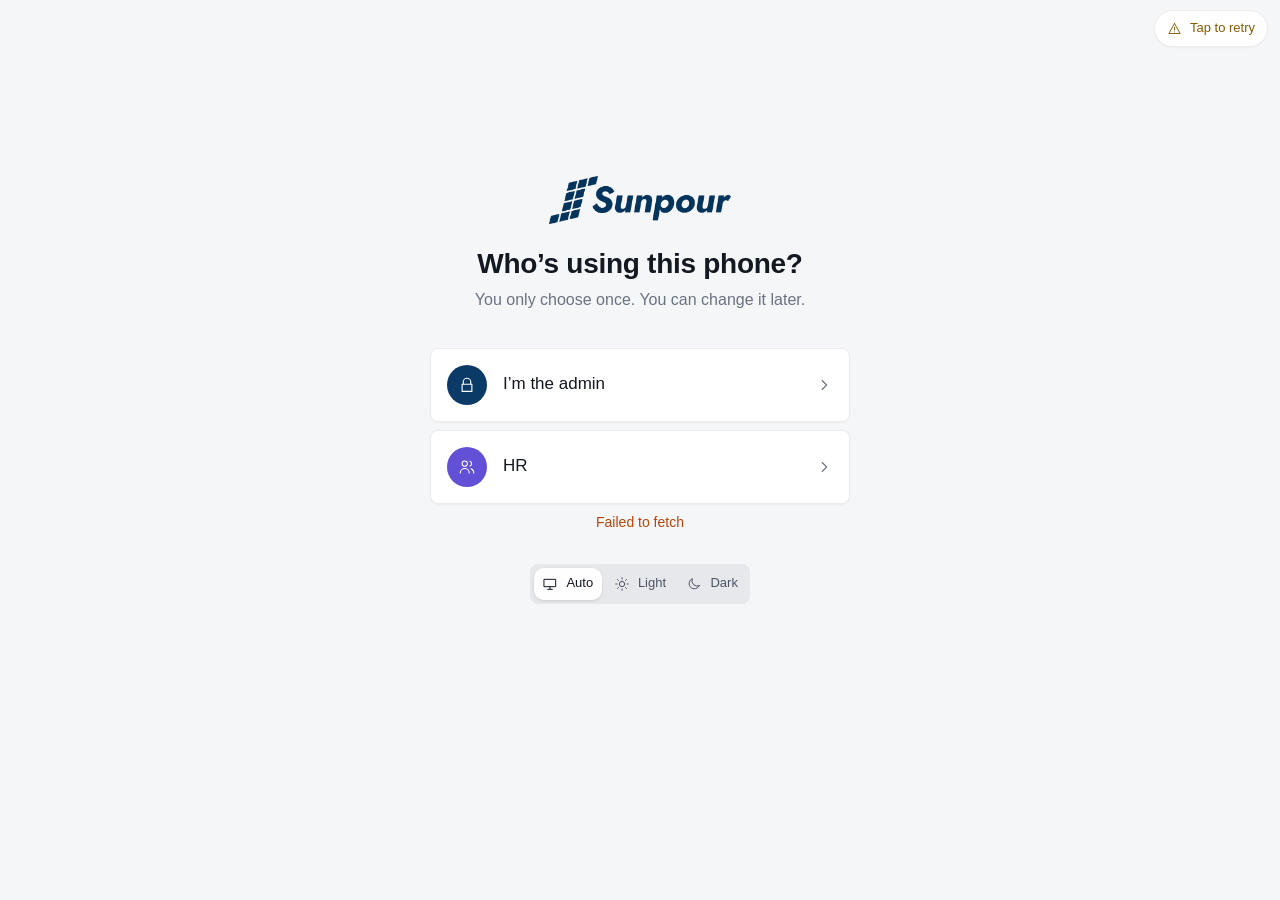
==== index.html @ 50016469 "Sunpour Expenses app v1.4.1 Co-Authored-By: Claude Opus 5.5 <noreply@anthropic.com>" ====
<!doctype html>
<html lang="en">
<head>
  <meta charset="utf-8">
  <meta name="viewport" content="width=device-width, initial-scale=1, viewport-fit=cover">
  <title>Sunpour Expenses</title>
  <meta name="description" content="Office expense and cash advance tracker for Sunpour staff">
  <meta name="robots" content="noindex, nofollow">
  <meta name="theme-color" content="#f5f6f8" media="(prefers-color-scheme: light)">
  <meta name="theme-color" content="#141415" media="(prefers-color-scheme: dark)">
  <meta name="apple-mobile-web-app-capable" content="yes">
  <meta name="mobile-web-app-capable" content="yes">
  <meta name="apple-mobile-web-app-status-bar-style" content="default">
  <meta name="apple-mobile-web-app-title" content="Expenses">
  <link rel="manifest" href="manifest.webmanifest">
  <link rel="icon" type="image/png" sizes="192x192" href="icons/icon-192.png">
  <link rel="apple-touch-icon" href="icons/apple-touch-icon.png">
  <link rel="stylesheet" href="styles.css">
</head>
<body>
  <div class="bg" aria-hidden="true"><i class="b1"></i><i class="b2"></i><i class="b3"></i></div>
  <main id="app"></main>
  <nav id="nav" hidden></nav>
  <button id="sync" hidden></button>
  <div id="sheet" hidden></div>
  <div id="toasts" aria-live="polite"></div>
  <script src="config.js"></script>
  <script src="mock.js"></script>
  <script src="charts.js"></script>
  <script src="payroll.js"></script>
  <script src="app.js"></script>
</body>
</html>
---- styles.css ----
/* Sunpour Expenses — a cash book, attendance register and salary sheet.
   Quiet graphite surfaces; colour only where it means something
   (the cash card, charts, the attendance grid, category tiles). */
:root {
  color-scheme: light;
  --bg: #f5f6f8;
  --card: #ffffff;
  --raised: #eff1f4;
  --glass: rgba(255, 255, 255, 0.82);       /* only for things that float: nav bar, sheets, tooltips */
  --glass-strong: rgba(255, 255, 255, 0.92);
  --solid: #ffffff;
  --glass-line: rgba(17, 24, 39, 0.08);
  --hair: rgba(17, 24, 39, 0.08);
  --text: #141821;
  --text-2: #4b5363;
  --muted: #6b7280;
  --accent: #0b3a66;                          /* Sunpour navy, from the logo */
  --accent-ink: #ffffff;
  --accent-soft: rgba(11, 58, 102, 0.08);
  --accent-text: #0b3a66;
  --brand: #0b3a66;
  --brand-2: #072a4c;
  --on-brand: #ffffff;
  --on-brand-2: rgba(255, 255, 255, 0.72);
  --on-brand-pos: #9be3bd;
  --on-brand-neg: #ffc29e;
  --pos: #15803d;
  --neg: #b4460c;
  --warn-bg: rgba(237, 161, 0, 0.14);
  --warn-ink: #8a5a00;
  --track: rgba(17, 24, 39, 0.06);
  --shadow: 0 1px 2px rgba(0, 0, 0, 0.04);
  --shadow-lg: 0 8px 24px rgba(0, 0, 0, 0.10);
  --s1: #2a78d6; --s2: #eb6834; --s3: #1baf7a; --s4: #eda100; --s5: #e87ba4; --s6: #008300; --s7: #6250d6; --s-other: #a3a39c;
  --r: 16px;
  --r-sm: 10px;
  --ease: cubic-bezier(0.22, 1, 0.36, 1);
  --font: -apple-system, BlinkMacSystemFont, "SF Pro Text", "Segoe UI", Roboto, "Helvetica Neue", Arial, sans-serif;
  --safe-b: env(safe-area-inset-bottom, 0px);
}
@media (prefers-color-scheme: dark) {
  :root:not([data-theme="light"]) {
    color-scheme: dark;
    --bg: #141415;
    --card: #1b1b1d;
    --raised: #242427;
    --glass: rgba(30, 30, 32, 0.84);
    --glass-strong: rgba(34, 34, 37, 0.94);
    --solid: #1b1b1d;
    --glass-line: rgba(255, 255, 255, 0.08);
    --hair: rgba(255, 255, 255, 0.08);
    --text: #ededed;
    --text-2: #a8a8ae;
    --muted: #8a8a90;
    --accent: #ededed;                        /* dark: off-white primary button, navy-blue for selection text */
    --accent-ink: #141415;
    --accent-soft: rgba(110, 160, 220, 0.14);
    --accent-text: #8fb7e6;
    --brand: #123f6c;
    --brand-2: #0b2c4d;
    --pos: #4cc38a;
    --neg: #f0905c;
    --warn-bg: rgba(201, 133, 0, 0.18);
    --warn-ink: #f2c45c;
    --track: rgba(255, 255, 255, 0.07);
    --shadow: none;
    --shadow-lg: 0 12px 32px rgba(0, 0, 0, 0.45);
    --s1: #3987e5; --s2: #d95926; --s3: #199e70; --s4: #c98500; --s5: #d55181; --s6: #0ca30c; --s7: #9085e9; --s-other: #6b6b66;
  }
}
/* manual choice from the theme switch */
:root[data-theme="dark"] {
    color-scheme: dark;
    --bg: #141415;
    --card: #1b1b1d;
    --raised: #242427;
    --glass: rgba(30, 30, 32, 0.84);
    --glass-strong: rgba(34, 34, 37, 0.94);
    --solid: #1b1b1d;
    --glass-line: rgba(255, 255, 255, 0.08);
    --hair: rgba(255, 255, 255, 0.08);
    --text: #ededed;
    --text-2: #a8a8ae;
    --muted: #8a8a90;
    --accent: #ededed;                        /* dark: off-white primary button, navy-blue for selection text */
    --accent-ink: #141415;
    --accent-soft: rgba(110, 160, 220, 0.14);
    --accent-text: #8fb7e6;
    --brand: #123f6c;
    --brand-2: #0b2c4d;
    --pos: #4cc38a;
    --neg: #f0905c;
    --warn-bg: rgba(201, 133, 0, 0.18);
    --warn-ink: #f2c45c;
    --track: rgba(255, 255, 255, 0.07);
    --shadow: none;
    --shadow-lg: 0 12px 32px rgba(0, 0, 0, 0.45);
    --s1: #3987e5; --s2: #d95926; --s3: #199e70; --s4: #c98500; --s5: #d55181; --s6: #0ca30c; --s7: #9085e9; --s-other: #6b6b66;
}

* { box-sizing: border-box; }
html { -webkit-text-size-adjust: 100%; }
body {
  margin: 0; min-height: 100vh; background: var(--bg); color: var(--text);
  font: 16px/1.45 var(--font); letter-spacing: 0;
  -webkit-font-smoothing: antialiased; -webkit-tap-highlight-color: transparent;
  overflow-x: hidden;
}
body.sheet-open { overflow: hidden; }
button, input, select { font: inherit; color: inherit; letter-spacing: inherit; }
button { cursor: pointer; }
button:disabled { cursor: default; }
a { color: var(--accent-text); }
h1, h2, h3, p { margin: 0; }
h1 { font-size: 28px; line-height: 1.15; font-weight: 600; letter-spacing: -0.01em; }
h2 { font-size: 18px; font-weight: 600; }
h3 { font-size: 16px; font-weight: 600; }
.muted { color: var(--muted); }
.small { font-size: 13px; }
.mt { margin-top: 24px; }
:focus-visible { outline: 2px solid var(--accent-text); outline-offset: 2px; border-radius: 8px; }

/* Sunpour logo (official navy artwork). On dark surfaces: a small light plate, the logo is never recoloured */
.logo-full { display: inline-flex; align-items: center; line-height: 0; }
.logo-full img { height: 28px; width: auto; display: block; }
.logo-full.big img { height: 48px; }
.logo-full.big { margin: 0 auto 8px; }
.logo-full.report img { height: 28px; }
:root[data-theme="dark"] .logo-full { background: #f5f6f8; padding: 8px 12px; border-radius: 10px; }
@media (prefers-color-scheme: dark) { :root:not([data-theme="light"]) .logo-full { background: #f5f6f8; padding: 8px 12px; border-radius: 10px; } }
.brand-mark { background: #ffffff !important; border: 1px solid var(--hair); }
.brand-mark img { width: 64%; height: auto; }
.topbar { display: flex; align-items: center; justify-content: space-between; gap: 12px; }
.topbar-actions { display: flex; gap: 8px; }
.who-theme { margin-top: 24px; display: flex; justify-content: center; }
.theme-seg { max-width: 320px; }
.theme-seg .ic { width: 16px; height: 16px; }

/* page background: one flat neutral */
.bg { position: fixed; inset: 0; z-index: -1; background: var(--bg); }
.bg i { display: none; }

/* cards: solid surface + hairline. (.glass is the class name used across the app) */
.glass { background: var(--card); border: 1px solid var(--hair); box-shadow: var(--shadow); }
/* frosted glass only on what floats over content */
.nav-inner, .sheet, .toast, .chart-tip, .sync-chip, .sheet-head {
  -webkit-backdrop-filter: blur(20px) saturate(160%); backdrop-filter: blur(20px) saturate(160%);
}

.ic { width: 18px; height: 18px; fill: none; stroke: currentColor; stroke-width: 1.5; stroke-linecap: round; stroke-linejoin: round; flex: none; }
.spin { animation: spin 1s linear infinite; }
@keyframes spin { to { transform: rotate(360deg); } }

/* layout */
#app { padding: calc(env(safe-area-inset-top, 0px) + 20px) 16px calc(110px + var(--safe-b)); }
.view { max-width: 560px; margin: 0 auto; display: flex; flex-direction: column; gap: 16px; }
.view.anim { animation: fade 0.32s var(--ease); }
.is-admin .view { max-width: 1180px; }
@keyframes fade { from { opacity: 0; transform: translateY(4px); } to { opacity: 1; transform: none; } }

.page-head, .hello { display: flex; align-items: flex-end; justify-content: space-between; gap: 12px; padding: 4px 2px 2px; flex-wrap: wrap; }
.page-head .muted, .hello .muted { font-size: 13px; font-weight: 500; margin-bottom: 2px; }
.head-actions { display: flex; gap: 8px; flex-wrap: wrap; }
.section-title { padding: 8px 4px 0; color: var(--text-2); }

/* buttons */
.btn {
  display: inline-flex; align-items: center; justify-content: center; gap: 8px;
  min-height: 44px; padding: 0 20px; border-radius: 10px; border: 1px solid transparent;
  background: var(--raised); font-weight: 500; font-size: 15px; transition: transform 0.14s var(--ease), background-color 0.16s var(--ease), color 0.16s var(--ease);
}
.btn:active { transform: scale(0.97); }
.btn.primary { background: var(--accent); color: var(--accent-ink); box-shadow: inset 0 1px 0 rgba(255, 255, 255, 0.12); }
.btn.primary:hover { filter: brightness(1.08); }
.btn:not(.primary):hover { background: var(--track); }
.btn.big { min-height: 54px; font-size: 17px; border-radius: 8px; }
.btn.small { min-height: 36px; padding: 0 12px; font-size: 14px; border-radius: 8px; }
.btn.small .ic { width: 17px; height: 17px; }
.btn.ghost { background: transparent; color: var(--text-2); box-shadow: none; }
.btn.ghost:hover { color: var(--text); }
.btn.wide { width: 100%; }
.btn.danger-ghost { background: transparent; color: var(--neg); }
.link { background: none; border: 0; color: var(--accent-text); font-size: 16px; padding: 8px 4px; min-height: 44px; }
.link.strong { font-weight: 500; }
.icon-btn { width: 40px; height: 40px; border-radius: 8px; display: inline-grid; place-items: center; border: 0; background: transparent; color: var(--text-2); }
.icon-btn.glass { border-radius: 50%; width: 44px; height: 44px; }
.icon-btn:disabled { opacity: 0.3; }

/* chips & segmented */
.chips { display: flex; flex-wrap: wrap; gap: 8px; }
.chip {
  display: inline-flex; align-items: center; gap: 8px; min-height: 40px; padding: 0 16px; border-radius: 10px;
  border: 1px solid var(--hair); background: var(--glass-strong); font-size: 15px; font-weight: 500; position: relative;
}
.chip .ic { width: 17px; height: 17px; }
.chip.on { background: var(--accent-soft); color: var(--accent-text); border-color: color-mix(in srgb, var(--accent-text) 40%, transparent); }
.scroller { flex-wrap: nowrap; overflow-x: auto; scrollbar-width: none; margin: 0 -16px; padding: 0 16px; }
.scroller::-webkit-scrollbar { display: none; }
.scroller .chip { flex: none; }
.date-pick input { position: absolute; inset: 0; opacity: 0; width: 100%; cursor: pointer; }

.seg3, .seg2 { display: grid; grid-auto-flow: column; grid-auto-columns: 1fr; gap: 4px; padding: 4px; border-radius: 8px; background: var(--track); }
.seg3 button, .seg2 button {
  border: 0; background: transparent; min-height: 38px; border-radius: 10px; font-size: 14px; font-weight: 500; color: var(--text-2);
  display: inline-flex; align-items: center; justify-content: center; gap: 8px; padding: 0 8px;
}
.seg3 button.on, .seg2 button.on { background: var(--glass-strong); color: var(--text); box-shadow: 0 1px 3px rgba(0,0,0,0.12); }
.seg3.small button, .seg2.small button { min-height: 32px; font-size: 13px; }
.seg2 .ic { width: 18px; height: 18px; }

/* who / login */
.who { min-height: calc(100vh - 160px); display: flex; flex-direction: column; justify-content: center; gap: 8px; text-align: center; max-width: 420px; margin: 0 auto; width: 100%; }
.who h1 { margin-top: 8px; font-size: 28px; }
.who-list { display: flex; flex-direction: column; gap: 8px; margin-top: 20px; }
.who-btn { display: flex; align-items: center; gap: 16px; padding: 16px 16px; border-radius: 8px; text-align: left; font-size: 17px; font-weight: 500; }
.who-btn span:nth-child(2) { flex: 1; }
.who-btn > .ic { color: var(--muted); }
.who-btn.admin { margin-top: 8px; }
.brand-mark { width: 44px; height: 44px; border-radius: 8px; display: grid; place-items: center; color: #fff; background: var(--brand); flex: none; }
.brand-mark svg { width: 70%; height: 70%; }
.brand-mark.big { width: 76px; height: 76px; border-radius: 20px; margin: 0 auto; }
.avatar { width: 40px; height: 40px; border-radius: 50%; display: grid; place-items: center; font-weight: 500; color: #fff; background: var(--c, var(--brand)); flex: none; }
.avatar .ic { width: 20px; }
.avatar.sm { width: 30px; height: 30px; font-size: 14px; }
.pin-form { display: flex; flex-direction: column; gap: 12px; margin-top: 20px; }
.pin { width: 100%; text-align: center; font-size: 26px; letter-spacing: 0.4em; padding: 16px; border-radius: 8px; border: 1px solid var(--hair); background: var(--glass-strong); }
.login .btn.ghost { margin-top: 8px; }
.pin::placeholder { letter-spacing: 0.02em; font-size: 18px; }
.file-btn { position: relative; overflow: hidden; }
.file-btn input { position: absolute; inset: 0; opacity: 0; cursor: pointer; }

/* hero balance */
.hero { border-radius: 20px; padding: 24px 24px 20px; position: relative; overflow: hidden; }
.hero { background: linear-gradient(160deg, var(--brand), var(--brand-2)); color: var(--on-brand); border-color: transparent; }
/* signature: the slanted panel tiles from the Sunpour mark */
.hero::before { content: ""; position: absolute; right: 20px; top: 20px; width: 44px; height: 28px; pointer-events: none; opacity: 0.22;
  background: linear-gradient(#fff, #fff) 0 0 / 12px 12px no-repeat, linear-gradient(#fff, #fff) 16px 0 / 12px 12px no-repeat, linear-gradient(#fff, #fff) 32px 0 / 12px 12px no-repeat,
              linear-gradient(#fff, #fff) 0 16px / 12px 12px no-repeat, linear-gradient(#fff, #fff) 16px 16px / 12px 12px no-repeat;
  transform: skewX(-16deg); }
.hero .label { font-size: 14px; font-weight: 500; color: var(--on-brand-2); }
.hero-num { font-size: 44px; font-weight: 500; letter-spacing: -0.02em; line-height: 1.1; margin-top: 4px; font-variant-numeric: tabular-nums; }
.hero-sub { font-size: 14px; font-weight: 500; margin-top: 4px; }
.hero.neg .hero-sub { color: var(--on-brand-neg); }
.hero.pos .hero-sub { color: var(--on-brand-pos); }
.hero.zero .hero-sub { color: var(--on-brand-2); }
.hero-stats { display: grid; grid-template-columns: 1fr 1fr; gap: 8px; margin-top: 20px; padding-top: 16px; border-top: 1px solid rgba(255, 255, 255, 0.14); }
.hero-stats span { display: block; font-size: 13px; color: var(--on-brand-2); }
.hero-stats b { font-size: 18px; font-variant-numeric: tabular-nums; }

.quick { display: flex; flex-direction: column; gap: 8px; }
.quick-2 { display: grid; grid-template-columns: 1fr 1fr; gap: 8px; }
.quick-2 .btn { font-size: 14px; padding: 0 8px; }

/* cards */
.card { border-radius: var(--r); padding: 20px; display: flex; flex-direction: column; gap: 12px; min-width: 0; }
.card-head { display: flex; justify-content: space-between; align-items: center; gap: 8px; flex-wrap: wrap; }
.grid-2 { display: grid; gap: 16px; }
@media (min-width: 900px) { .grid-2 { grid-template-columns: 1fr 1fr; } }
/* dashboard: the weekly chart leads, the category share sits beside it, narrower */
.grid-charts { display: grid; gap: 16px; }
@media (min-width: 900px) { .grid-charts { grid-template-columns: minmax(340px, 2fr) 3fr; } .grid-charts .donut-wrap { grid-template-columns: 1fr; justify-items: center; } .grid-charts #ch-donut { width: 200px; } .grid-charts .legend { max-width: 360px; } }

.mini-bars { display: flex; flex-direction: column; gap: 8px; }
.mb-row { display: grid; grid-template-columns: 28px minmax(80px, 140px) 1fr 72px; align-items: center; gap: 8px; font-size: 14px; }
.mb-ic { width: 28px; height: 28px; border-radius: 8px; display: grid; place-items: center; color: var(--text-2); background: var(--raised); }
.mb-ic .ic { width: 16px; height: 16px; }
.mb-name { overflow: hidden; text-overflow: ellipsis; white-space: nowrap; color: var(--text-2); }
.mb-track { height: 8px; border-radius: 4px; background: var(--track); overflow: hidden; }
.mb-track span { display: block; height: 100%; border-radius: 4px; }
.mb-row b { font-variant-numeric: tabular-nums; font-weight: 500; text-align: right; }

/* transaction list */
.day header { display: flex; justify-content: space-between; font-size: 13px; font-weight: 500; color: var(--muted); padding: 8px 8px 8px; }
.list { border-radius: 8px; overflow: hidden; }
.card .list { border-radius: 10px; }
.tx {
  width: 100%; display: flex; align-items: center; gap: 12px; padding: 12px 16px; border: 0; background: transparent; text-align: left;
  border-bottom: 1px solid var(--hair); min-height: 60px;
}
.tx:last-child { border-bottom: 0; }
.tx:not(:disabled):active { background: var(--track); }
.tx:disabled { color: inherit; }
.tx-ic { width: 36px; height: 36px; border-radius: 10px; display: grid; place-items: center; flex: none; color: var(--text-2); background: var(--raised); position: relative; }
/* category marker: a slanted panel tile in the category colour */
.tx.exp .tx-ic::after { content: ""; position: absolute; right: -2px; bottom: -2px; width: 8px; height: 8px; border-radius: 2px; background: var(--c); transform: skewX(-16deg); box-shadow: 0 0 0 2px var(--card); }
.tx.in .tx-ic { color: var(--pos); }

.tx-main { flex: 1; min-width: 0; display: flex; flex-direction: column; }
.tx-title { font-weight: 500; font-size: 15.5px; display: flex; align-items: center; gap: 8px; flex-wrap: wrap; }
.tx-sub { font-size: 13px; color: var(--muted); white-space: nowrap; overflow: hidden; text-overflow: ellipsis; }
.tx-amt { font-weight: 500; font-variant-numeric: tabular-nums; white-space: nowrap; }
.tx.in .tx-amt { color: var(--pos); }
.tx.deleted { opacity: 0.5; }
.tx.deleted .tx-amt { text-decoration: line-through; }
.pill { display: inline-flex; align-items: center; gap: 4px; font-size: 11.5px; font-weight: 500; padding: 2px 8px; border-radius: 999px; background: var(--track); color: var(--text-2); }
.pill .ic { width: 12px; height: 12px; }
.pill.warn { background: var(--warn-bg); color: var(--warn-ink); }

.empty { display: flex; flex-direction: column; align-items: center; gap: 8px; padding: 40px 20px; color: var(--muted); text-align: center; }
.empty .ic { width: 30px; height: 30px; }
.empty.small { padding: 20px; }

.stat-row { display: grid; grid-template-columns: repeat(4, 1fr); gap: 8px; }
.stat { border-radius: 8px; padding: 8px 12px; min-width: 0; }
.stat span { font-size: 12px; color: var(--muted); display: block; }
.stat b { font-size: 15px; font-variant-numeric: tabular-nums; white-space: nowrap; }
.stat b.pos { color: var(--pos); }
@media (max-width: 420px) { .stat-row { grid-template-columns: repeat(2, 1fr); } }

/* nav */
#nav { position: fixed; left: 0; right: 0; bottom: 0; z-index: 20; padding: 0 16px calc(12px + var(--safe-b)); pointer-events: none; display: flex; justify-content: center; }
#nav[hidden] { display: none; }
.nav-inner { pointer-events: auto; display: flex; align-items: center; gap: 4px; padding: 8px; border-radius: 20px; background: var(--glass-strong); }
.nav-inner button { border: 0; background: transparent; display: flex; flex-direction: column; align-items: center; gap: 2px; padding: 8px 16px; min-width: 70px; border-radius: 20px; font-size: 11px; font-weight: 500; color: var(--muted); }
.nav-inner button.on { color: var(--accent-text); background: var(--accent-soft); }
.nav-inner .ic { width: 20px; height: 20px; }
.nav-inner .nav-add { min-width: 0; width: 52px; height: 52px; border-radius: 50%; padding: 0; justify-content: center; background: var(--accent); color: var(--accent-ink); margin-left: 8px; box-shadow: inset 0 1px 0 rgba(255, 255, 255, 0.12); }
.nav-inner .nav-add .ic { width: 26px; height: 26px; stroke-width: 2.2; }
@media (min-width: 900px) {
  .is-admin #nav { top: 14px; bottom: auto; padding: 0; }
  .is-admin #nav .nav-inner button { flex-direction: row; gap: 8px; font-size: 14px; padding: 8px 16px; }
  .is-admin #nav .nav-inner .ic { width: 18px; height: 18px; }
  .is-admin #app { padding-top: 84px; padding-bottom: 40px; }
}

.sync-chip { position: fixed; top: calc(env(safe-area-inset-top, 0px) + 10px); right: 12px; z-index: 30; display: inline-flex; align-items: center; gap: 8px; padding: 8px 12px; border-radius: 999px; font-size: 13px; font-weight: 500; color: var(--text-2); }
.sync-chip .ic { width: 15px; height: 15px; }
.sync-chip.warn { color: var(--warn-ink); }
.sync-chip[hidden] { display: none; }

/* sheet (bottom drawer) */
#sheet { position: fixed; inset: 0; z-index: 50; }
#sheet[hidden] { display: none; }
.sheet-backdrop { position: absolute; inset: 0; background: rgba(0, 0, 0, 0.32); opacity: 0; transition: opacity 0.25s; }
.sheet {
  position: absolute; left: 0; right: 0; bottom: 0; max-height: 94vh; overflow-y: auto; overscroll-behavior: contain;
  border-radius: 20px 20px 0 0; padding: 8px 20px calc(24px + var(--safe-b)); background: var(--glass-strong);
  transform: translateY(100%); transition: transform 0.32s cubic-bezier(0.2, 0.9, 0.25, 1);
  max-width: 620px; margin: 0 auto; box-shadow: var(--shadow-lg);
}
#sheet.open .sheet-backdrop { opacity: 1; }
#sheet.open .sheet { transform: none; }
@media (min-width: 700px) {
  .sheet { bottom: auto; top: 50%; border-radius: 20px; transform: translateY(-46%) scale(0.98); opacity: 0; transition: transform 0.25s, opacity 0.2s; max-height: 88vh; padding-bottom: 24px; }
  #sheet.open .sheet { transform: translateY(-50%); opacity: 1; }
  .grabber { display: none; }
}
.grabber { width: 38px; height: 5px; border-radius: 3px; background: var(--hair); margin: 4px auto 2px; }
.sheet-head { display: grid; grid-template-columns: 1fr auto 1fr; align-items: center; position: sticky; top: -6px; background: var(--glass-strong); z-index: 2; margin: 0 -20px; padding: 0 12px; }
.sheet-head h2 { font-size: 17px; text-align: center; }
.sheet-head > :first-child { justify-self: start; }
.sheet-head > :last-child { justify-self: end; }
.entry { display: flex; flex-direction: column; gap: 16px; }
.amount-wrap { display: flex; align-items: baseline; justify-content: center; gap: 4px; padding: 8px 0 0; }
.amount-wrap .cur { font-size: 34px; font-weight: 500; color: var(--muted); }
.amount { border: 0; background: transparent; font-size: 56px; font-weight: 500; letter-spacing: -0.03em; width: 2ch; min-width: 1ch; max-width: 80vw; text-align: left; font-variant-numeric: tabular-nums; outline: none; padding: 0; }
.amount::placeholder { color: var(--hair); color: color-mix(in srgb, var(--muted) 45%, transparent); }
.hint { text-align: center; font-size: 13.5px; color: var(--muted); min-height: 0; margin-top: -8px; }
.hint:empty { display: none; }
.field { display: flex; flex-direction: column; gap: 8px; }
.field[hidden] { display: none; }
.field > label { font-size: 13px; font-weight: 500; color: var(--muted); padding-left: 2px; }
.opt { font-weight: 400; }
.input { width: 100%; min-height: 48px; padding: 0 16px; border-radius: 10px; border: 1px solid var(--hair); background: var(--glass); font-size: 16px; }
.form-error { color: var(--neg); font-size: 14px; font-weight: 500; min-height: 0; text-align: center; }
.form-error:empty { display: none; }
.shake { animation: shake 0.35s; }
@keyframes shake { 25% { transform: translateX(-5px); } 75% { transform: translateX(5px); } }

.cat-grid { display: grid; grid-template-columns: repeat(4, 1fr); gap: 8px; }
@media (max-width: 360px) { .cat-grid { grid-template-columns: repeat(3, 1fr); } }
.cat { transition: background-color 0.16s var(--ease), border-color 0.16s var(--ease); display: flex; flex-direction: column; align-items: center; gap: 8px; padding: 8px 4px; border-radius: 10px; border: 1.5px solid transparent; background: var(--glass); font-size: 12px; font-weight: 500; line-height: 1.15; text-align: center; color: var(--text-2); }
.cat-ic { width: 38px; height: 38px; border-radius: 8px; display: grid; place-items: center; color: var(--c); background: color-mix(in srgb, var(--c) 15%, transparent); }
.cat-ic.sm { width: 30px; height: 30px; border-radius: 8px; }
.cat-ic.sm .ic { width: 16px; }
.cat.on { border-color: color-mix(in srgb, var(--c) 55%, transparent); background: color-mix(in srgb, var(--c) 8%, transparent); color: var(--text); }
.cat.on .cat-ic { background: var(--c); color: #fff; }

.flag-box { display: flex; gap: 12px; padding: 16px; border-radius: 10px; background: var(--warn-bg); color: var(--text); }
.flag-box > .ic { color: var(--warn-ink); }
.flag-box p { font-size: 14px; color: var(--text-2); margin: 4px 0 8px; }
.kv { display: flex; justify-content: space-between; padding: 12px 16px; border-radius: 10px; background: var(--track); font-variant-numeric: tabular-nums; }
.kv b.pos { color: var(--pos); } .kv b.neg { color: var(--neg); }
.icon-pick { display: grid; grid-template-columns: repeat(8, 1fr); gap: 8px; }
.icon-pick button { aspect-ratio: 1; border-radius: 10px; border: 1.5px solid transparent; background: var(--glass); display: grid; place-items: center; }
.icon-pick button.on { border-color: var(--accent-text); background: var(--accent-soft); }
.toggle { display: inline-flex; align-items: center; gap: 8px; font-size: 14px; font-weight: 500; }
.toggle input { width: 18px; height: 18px; accent-color: var(--accent); }
.toggle.big { font-size: 16px; }

/* toast */
#toasts { position: fixed; left: 0; right: 0; top: calc(env(safe-area-inset-top, 0px) + 12px); z-index: 60; display: flex; flex-direction: column; align-items: center; gap: 8px; pointer-events: none; }
.toast { display: inline-flex; align-items: center; gap: 8px; padding: 12px 16px; border-radius: 8px; background: var(--glass-strong); -webkit-backdrop-filter: blur(20px); backdrop-filter: blur(20px); box-shadow: var(--shadow-lg); font-weight: 500; font-size: 15px; transform: translateY(-20px); opacity: 0; transition: 0.3s; max-width: calc(100vw - 32px); }
.toast .ic { color: var(--pos); }
.toast.warn .ic { color: var(--neg); }
.toast.in { transform: none; opacity: 1; }

/* admin: period bar, KPIs, person cards */
.period { display: flex; align-items: center; justify-content: space-between; gap: 8px; padding: 8px; border-radius: 8px; flex-wrap: wrap; }
.period .seg3, .period .seg2 { min-width: 220px; }
.stepper { display: flex; align-items: center; gap: 4px; margin-left: auto; }
.period-label { font-weight: 500; min-width: 130px; text-align: center; font-size: 15px; }
.kpis { display: grid; grid-template-columns: repeat(2, 1fr); gap: 12px; }
@media (min-width: 900px) { .kpis { grid-template-columns: repeat(4, 1fr); } }
.kpi { border-radius: var(--r); padding: 16px; display: flex; flex-direction: column; gap: 2px; min-width: 0; }
.kpi span { font-size: 13px; font-weight: 500; color: var(--muted); }
.kpi b { font-size: 26px; font-weight: 500; letter-spacing: -0.01em; font-variant-numeric: tabular-nums; white-space: nowrap; overflow: hidden; text-overflow: ellipsis; }
.kpi small { font-size: 12.5px; color: var(--muted); }
.kpi.neg b { color: var(--neg); }

.people-cards { display: grid; gap: 12px; grid-template-columns: repeat(auto-fit, minmax(270px, 1fr)); }
.person-card { border-radius: var(--r); padding: 16px; display: flex; flex-direction: column; gap: 8px; }
.person-card header { display: flex; gap: 12px; align-items: center; }
.person-card small { font-size: 13px; font-weight: 500; }
.person-card.neg small { color: var(--neg); }
.person-card.pos small { color: var(--pos); }
.pc-bal { font-size: 30px; font-weight: 500; letter-spacing: -0.01em; font-variant-numeric: tabular-nums; }
.person-card dl { display: grid; grid-template-columns: repeat(3, 1fr); margin: 0; gap: 8px; }
.person-card dt { font-size: 12px; color: var(--muted); }
.person-card dd { margin: 0; font-weight: 500; font-variant-numeric: tabular-nums; }
.pc-count { display: flex; align-items: center; gap: 8px; font-size: 13px; font-weight: 500; }
.pc-count .ic { width: 16px; }
.pc-count.ok { color: var(--pos); } .pc-count.off { color: var(--neg); }
.pc-actions { display: flex; gap: 8px; }
.pc-actions .btn { flex: 1; }

/* charts */
.donut-wrap { display: grid; grid-template-columns: minmax(150px, 210px) 1fr; gap: 20px; align-items: center; }
@media (max-width: 520px) { .donut-wrap { grid-template-columns: 1fr; justify-items: center; } .donut-wrap #ch-donut { width: 200px; } }
.donut { width: 100%; height: auto; display: block; }
.donut .seg { transition: opacity 0.15s; }
.has-hot .seg:not(.is-hot), .has-hot .bar:not(.is-hot), .has-hot .split-seg:not(.is-hot) { opacity: 0.35; }
.donut-num { font-size: 26px; font-weight: 500; fill: var(--text); letter-spacing: -0.01em; }
.donut-cap { font-size: 13px; fill: var(--muted); }
.legend { list-style: none; margin: 0; padding: 0; display: flex; flex-direction: column; gap: 8px; width: 100%; font-size: 14px; }
.legend li { display: grid; grid-template-columns: 10px 1fr auto 40px; align-items: center; gap: 8px; }
.legend li small { display: block; color: var(--muted); font-size: 11.5px; white-space: nowrap; overflow: hidden; text-overflow: ellipsis; max-width: 180px; }
.legend i { width: 10px; height: 10px; border-radius: 2px; transform: skewX(-16deg); }
.legend b { font-weight: 500; font-variant-numeric: tabular-nums; }
.legend em { font-style: normal; color: var(--muted); text-align: right; font-variant-numeric: tabular-nums; font-size: 13px; }
.legend.inline { flex-direction: row; flex-wrap: wrap; gap: 8px 16px; font-size: 13px; }
.legend.inline li { display: inline-flex; gap: 8px; color: var(--text-2); }
.cols-wrap { width: 100%; min-height: 220px; }
.cols .grid { stroke: var(--hair); stroke-width: 1; }
.cols .grid.base { stroke: var(--muted); stroke-opacity: 0.4; }
.cols .axis { font-size: 11px; fill: var(--muted); font-variant-numeric: tabular-nums; }
.cols .bar { transition: opacity 0.15s; }
.split { display: flex; gap: 2px; height: 14px; border-radius: 7px; overflow: hidden; }
.split-seg { min-width: 4px; transition: opacity 0.15s; }
.chart-tip {
  position: fixed; left: 0; top: 0; z-index: 70; pointer-events: none; opacity: 0; transition: opacity 0.12s;
  background: var(--glass-strong); -webkit-backdrop-filter: blur(20px); backdrop-filter: blur(20px);
  border: 1px solid var(--glass-line); box-shadow: var(--shadow-lg); border-radius: 8px; padding: 8px 12px; font-size: 13px; line-height: 1.45; color: var(--text);
  font-variant-numeric: tabular-nums;
}
.chart-tip .muted { color: var(--muted); }

/* reports */
.report { border-radius: var(--r); padding: 24px; display: flex; flex-direction: column; gap: 16px; }
.report-head { display: flex; gap: 16px; align-items: center; padding-bottom: 16px; border-bottom: 1px solid var(--hair); }
.report-head p { color: var(--muted); font-size: 14px; }
.report h3 { margin-top: 8px; }
.report-kpis { display: grid; grid-template-columns: repeat(4, 1fr); gap: 8px; }
@media (max-width: 640px) { .report-kpis { grid-template-columns: repeat(2, 1fr); } }
.report-kpis div { padding: 12px; border-radius: 10px; background: var(--track); }
.report-kpis span { display: block; font-size: 12.5px; color: var(--muted); }
.report-kpis b { font-size: 20px; font-variant-numeric: tabular-nums; }
.table-wrap { overflow-x: auto; margin: 0 -4px; padding: 0 4px; }
.tbl { width: 100%; border-collapse: collapse; font-size: 14px; font-variant-numeric: tabular-nums; }
.tbl th, .tbl td { padding: 8px 8px; text-align: right; border-bottom: 1px solid var(--hair); white-space: nowrap; }
.tbl th:first-child, .tbl td:first-child { text-align: left; }
.tbl thead th { font-size: 12px; font-weight: 500; color: var(--muted); }
.tbl tbody th { font-weight: 500; }
.tbl tfoot th, .tbl tfoot td { font-weight: 500; border-bottom: 0; border-top: 1.5px solid var(--hair); }
.tbl td.neg { color: var(--neg); }
.tbl .dot { display: inline-block; width: 9px; height: 9px; border-radius: 2px; margin-right: 8px; transform: skewX(-16deg); }
.tbl.entries td, .tbl.entries th { text-align: left; }
.tbl.entries td:nth-child(5) { white-space: normal; min-width: 160px; color: var(--text-2); }
.tbl.entries .num { text-align: right; }
.tbl tr.flagged td:first-child { box-shadow: inset 3px 0 var(--s4); }
.print-only { display: none; }

/* ledger filters */
.filters { display: flex; flex-wrap: wrap; gap: 8px; padding: 8px; border-radius: 8px; align-items: center; }
.filters select, .search { min-height: 40px; border-radius: 8px; border: 1px solid var(--hair); background: var(--glass-strong); padding: 0 8px; font-size: 14px; }
.search { display: flex; align-items: center; gap: 8px; flex: 1 1 220px; color: var(--muted); }
.search input { border: 0; background: transparent; outline: none; flex: 1; min-width: 0; color: var(--text); font-size: 15px; }
.filters .toggle { padding: 0 8px; }
.ledger-sum { padding: 0 8px; }

/* settings */
.set-row { display: flex; align-items: center; gap: 12px; padding: 8px 4px; border-bottom: 1px solid var(--hair); }
.set-row:last-child { border-bottom: 0; }
.grow { flex: 1; }
.card .btn.wide { justify-content: flex-start; }
.audit { display: flex; flex-direction: column; max-height: 420px; overflow-y: auto; }
.audit-row { font-size: 13px; padding: 8px 2px; border-bottom: 1px solid var(--hair); }
.audit-row small { display: block; color: var(--muted); white-space: nowrap; overflow: hidden; text-overflow: ellipsis; }
.audit-row span { margin-right: 8px; }


/* attendance */
.att-card { gap: 8px; }
.att-card.todo { border-color: color-mix(in srgb, var(--accent-text) 35%, var(--hair)); }
.att-list { display: flex; flex-direction: column; }
.att-row { display: flex; align-items: center; gap: 12px; padding: 8px 0; border-bottom: 1px solid var(--hair); flex-wrap: wrap; }
.att-row:last-child { border-bottom: 0; }
.att-row .grow b { font-size: 15.5px; }
.att-row small { display: block; font-size: 12px; }
.att-actions { display: flex; gap: 8px; margin-left: auto; }
.att-actions:empty { display: none; }
@media (max-width: 520px) { .att-actions:has(.btn + .btn) { width: 100%; padding-left: 40px; } .att-actions:has(.btn + .btn) .btn { flex: 1; } }
.att-actions .btn.ghost { min-height: 32px; padding: 0 8px; font-size: 14px; color: var(--text-2); }
.att-row.me .att-actions .btn { min-height: 40px; }
.att-state { display: inline-flex; align-items: center; gap: 4px; font-size: 13px; font-weight: 500; color: var(--muted); }
.att-state .ic { width: 15px; height: 15px; }
.att-state.present { color: var(--pos); }
.att-state.half { color: var(--warn-ink); }
.att-state.none .ic { color: var(--warn-ink); }
.att-line { display: flex; align-items: center; gap: 12px; padding: 8px 4px; border-bottom: 1px solid var(--hair); }
.att-line:last-child { border-bottom: 0; }
.att-line > .att-state { width: 30px; height: 30px; border-radius: 9px; justify-content: center; background: var(--track); }
.att-line > .att-state.present { background: color-mix(in srgb, var(--pos) 14%, transparent); }
.att-line > .att-state.half { background: var(--warn-bg); }
.att-line small { display: block; font-size: 12.5px; }
.att-grid-wrap { overflow-x: auto; margin: 0; padding: 0; }
.att-grid { border-collapse: separate; border-spacing: 3px; font-size: 12px; font-variant-numeric: tabular-nums; }
.att-grid th { font-weight: 500; color: var(--muted); text-align: center; min-width: 26px; line-height: 1.1; }
.att-grid th span { display: block; font-size: 10px; font-weight: 500; }
.att-grid th.sun { color: var(--neg); }
.att-grid th.today { color: var(--accent); }
.att-grid th.name { text-align: left; position: sticky; left: 0; background: var(--solid); box-shadow: 0 0 0 4px var(--solid); z-index: 2; padding: 0 8px 0 2px; white-space: nowrap; border-radius: 6px; }
.att-grid th.name .dot { display: inline-block; width: 8px; height: 8px; border-radius: 3px; margin-right: 8px; }
.att-grid td { padding: 0; }
.att-grid td.tot { text-align: center; font-weight: 500; min-width: 28px; color: var(--text-2); }
.cell { width: 26px; height: 30px; border-radius: 7px; border: 0; padding: 0; font-size: 12px; font-weight: 500; display: grid; place-items: center; background: var(--track); color: var(--muted); }
.cell.p { background: color-mix(in srgb, var(--pos) 22%, transparent); color: var(--pos); }
.cell.h { background: var(--warn-bg); color: var(--warn-ink); }
.cell.off { background: color-mix(in srgb, var(--neg) 10%, transparent); color: var(--neg); }
.cell.pending { background: transparent; outline: 1.5px dashed var(--accent); outline-offset: -2px; }
.cell.future, .cell.na { background: transparent; opacity: 0.35; }
.cell.edited { box-shadow: inset 0 -3px 0 var(--s7); }
.att-grid:not(.editable) .cell:disabled { cursor: default; }
.att-legend { margin-top: 8px; }
.att-grid th.hol { color: var(--s7); }
.cell.hol { background: color-mix(in srgb, var(--s7) 18%, transparent); color: var(--s7); font-size: 11px; }
.lg.hol { background: color-mix(in srgb, var(--s7) 45%, transparent); }
.hol-ic { width: 30px; height: 30px; border-radius: 9px; display: grid; place-items: center; color: var(--s7); background: color-mix(in srgb, var(--s7) 15%, transparent); flex: none; }
.hol-ic .ic { width: 16px; height: 16px; }
.hol-banner { display: flex; align-items: center; gap: 8px; padding: 8px 12px; border-radius: 8px; font-size: 14px; color: var(--text); background: color-mix(in srgb, var(--s7) 14%, transparent); }
.hol-banner .ic { color: var(--s7); width: 18px; height: 18px; }
.lg { width: 12px !important; height: 12px !important; border-radius: 4px !important; }
.lg.p { background: color-mix(in srgb, var(--pos) 40%, transparent); }
.lg.h { background: var(--s4); }
.lg.off { background: color-mix(in srgb, var(--neg) 30%, transparent); }
.lg.edited { background: var(--s7); }

/* salary */
.kpis.three { grid-template-columns: repeat(auto-fit, minmax(170px, 1fr)); }
.payslips { display: grid; gap: 16px; grid-template-columns: repeat(auto-fit, minmax(300px, 1fr)); }
.payslip { border-radius: var(--r); padding: 20px; display: flex; flex-direction: column; gap: 12px; }
.payslip header { display: flex; align-items: center; gap: 12px; }
.payslip header small { display: block; font-size: 12.5px; }
.att-sum { display: grid; grid-template-columns: repeat(auto-fit, minmax(70px, 1fr)); gap: 8px; }
.att-sum div { background: var(--track); border-radius: 8px; padding: 8px 8px; }
.att-sum span { display: block; font-size: 11.5px; color: var(--muted); }
.att-sum b { font-size: 16px; font-variant-numeric: tabular-nums; }
.att-sum b small { font-size: 12px; color: var(--muted); font-weight: 500; }
.att-sum b.neg, .line b.neg { color: var(--neg); }
.lines { display: flex; flex-direction: column; border-top: 1px solid var(--hair); }
.line { display: flex; align-items: center; gap: 8px; padding: 8px 0; border-bottom: 1px solid var(--hair); font-size: 14.5px; }
.line small { display: block; font-size: 12px; color: var(--muted); }
.line b { font-variant-numeric: tabular-nums; white-space: nowrap; }
.line.total { border-bottom: 0; font-size: 16px; font-weight: 500; }
.line.total b { font-size: 18px; }
.icon-btn.sm { width: 28px; height: 28px; }
.icon-btn.sm .ic { width: 15px; height: 15px; }
.pill.ok { background: color-mix(in srgb, var(--pos) 16%, transparent); color: var(--pos); }
.seg4 { display: grid; grid-auto-flow: column; grid-auto-columns: 1fr; gap: 4px; padding: 4px; border-radius: 8px; background: var(--track); }
.seg4 button { border: 0; background: transparent; min-height: 36px; border-radius: 10px; font-size: 13px; font-weight: 500; color: var(--text-2); }
.seg4 button.on { background: var(--glass-strong); color: var(--text); box-shadow: 0 1px 3px rgba(0,0,0,0.12); }
.seg1 { display: none; }
.row { display: flex; align-items: center; gap: 8px; }
.payslip .pc-actions { flex-wrap: wrap; }
.payslip .pc-actions .btn { flex: 1 1 auto; }
@media print { .payslip { break-inside: avoid; border: 1px solid #ddd !important; } .payslips { grid-template-columns: 1fr 1fr; } }

/* print: clean A4 report */
@media print {
  :root, :root[data-theme="dark"], :root:not([data-theme="light"]) { color-scheme: light; --text: #000; --text-2: #333; --muted: #555; --hair: #ddd; --track: #f3f3f3; --card: #fff; --bg: #fff; }
  .logo-full { background: none !important; padding: 0 !important; }
  body { background: #fff; }
  .bg, #nav, #sync, #toasts, .no-print, .page-head .head-actions { display: none !important; }
  #app { padding: 0; }
  .view { max-width: none; }
  .glass { background: #fff !important; box-shadow: none !important; border: 0 !important; -webkit-backdrop-filter: none; backdrop-filter: none; }
  .report { padding: 0; }
  .print-only { display: block; }
  .tbl { font-size: 11px; }
  .page-head .muted { display: none; }
}
@media (prefers-reduced-motion: reduce) { * { animation: none !important; transition: none !important; } }
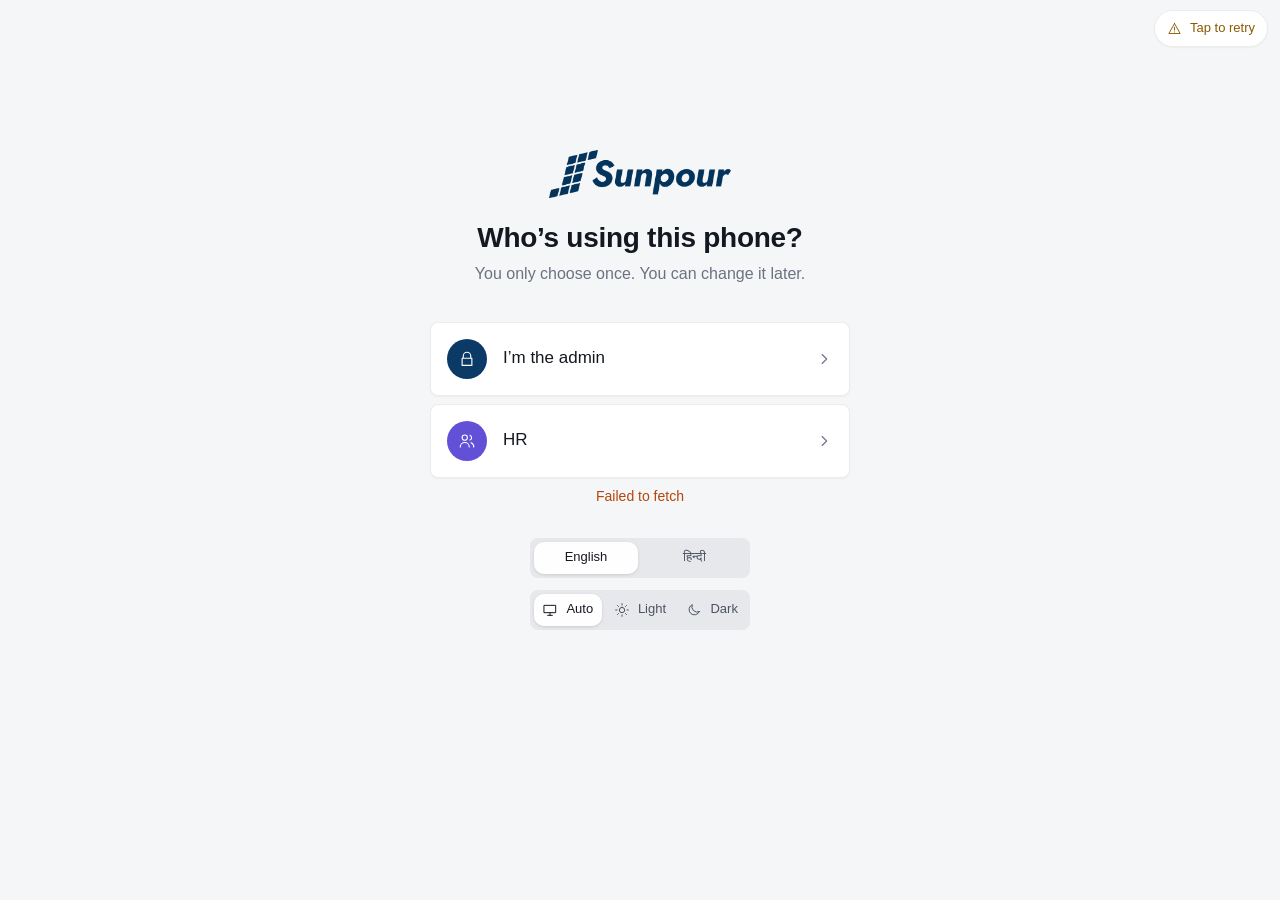
==== commit b91914eb: "Hindi per staff profile, refresh button and auto-refresh (v1.4.3)" ====
--- a/index.html
+++ b/index.html
@@ -28,6 +28,7 @@
   <script src="mock.js"></script>
   <script src="charts.js"></script>
   <script src="payroll.js"></script>
+  <script src="i18n.js"></script>
   <script src="app.js"></script>
 </body>
 </html>
--- a/styles.css
+++ b/styles.css
@@ -132,7 +132,11 @@
 .brand-mark img { width: 64%; height: auto; }
 .topbar { display: flex; align-items: center; justify-content: space-between; gap: 12px; }
 .topbar-actions { display: flex; gap: 8px; }
-.who-theme { margin-top: 24px; display: flex; justify-content: center; }
+.who-theme { margin-top: 24px; display: flex; flex-direction: column; align-items: center; gap: 12px; }
+.lang-seg { min-width: 220px; }
+.lang-btn { font-size: 14px; font-weight: 600; color: var(--text-2); }
+.nav-inner .nav-refresh { color: var(--muted); }
+:lang(hi) body { line-height: 1.55; }
 .theme-seg { max-width: 320px; }
 .theme-seg .ic { width: 16px; height: 16px; }
 
@@ -227,6 +231,8 @@
 .login .btn.ghost { margin-top: 8px; }
 .pin::placeholder { letter-spacing: 0.02em; font-size: 18px; }
 .file-btn { position: relative; overflow: hidden; }
+.import-card { flex-direction: row; align-items: center; justify-content: space-between; gap: 16px; flex-wrap: wrap; }
+.import-card > div { flex: 1 1 280px; }
 .file-btn input { position: absolute; inset: 0; opacity: 0; cursor: pointer; }
 
 /* hero balance */
